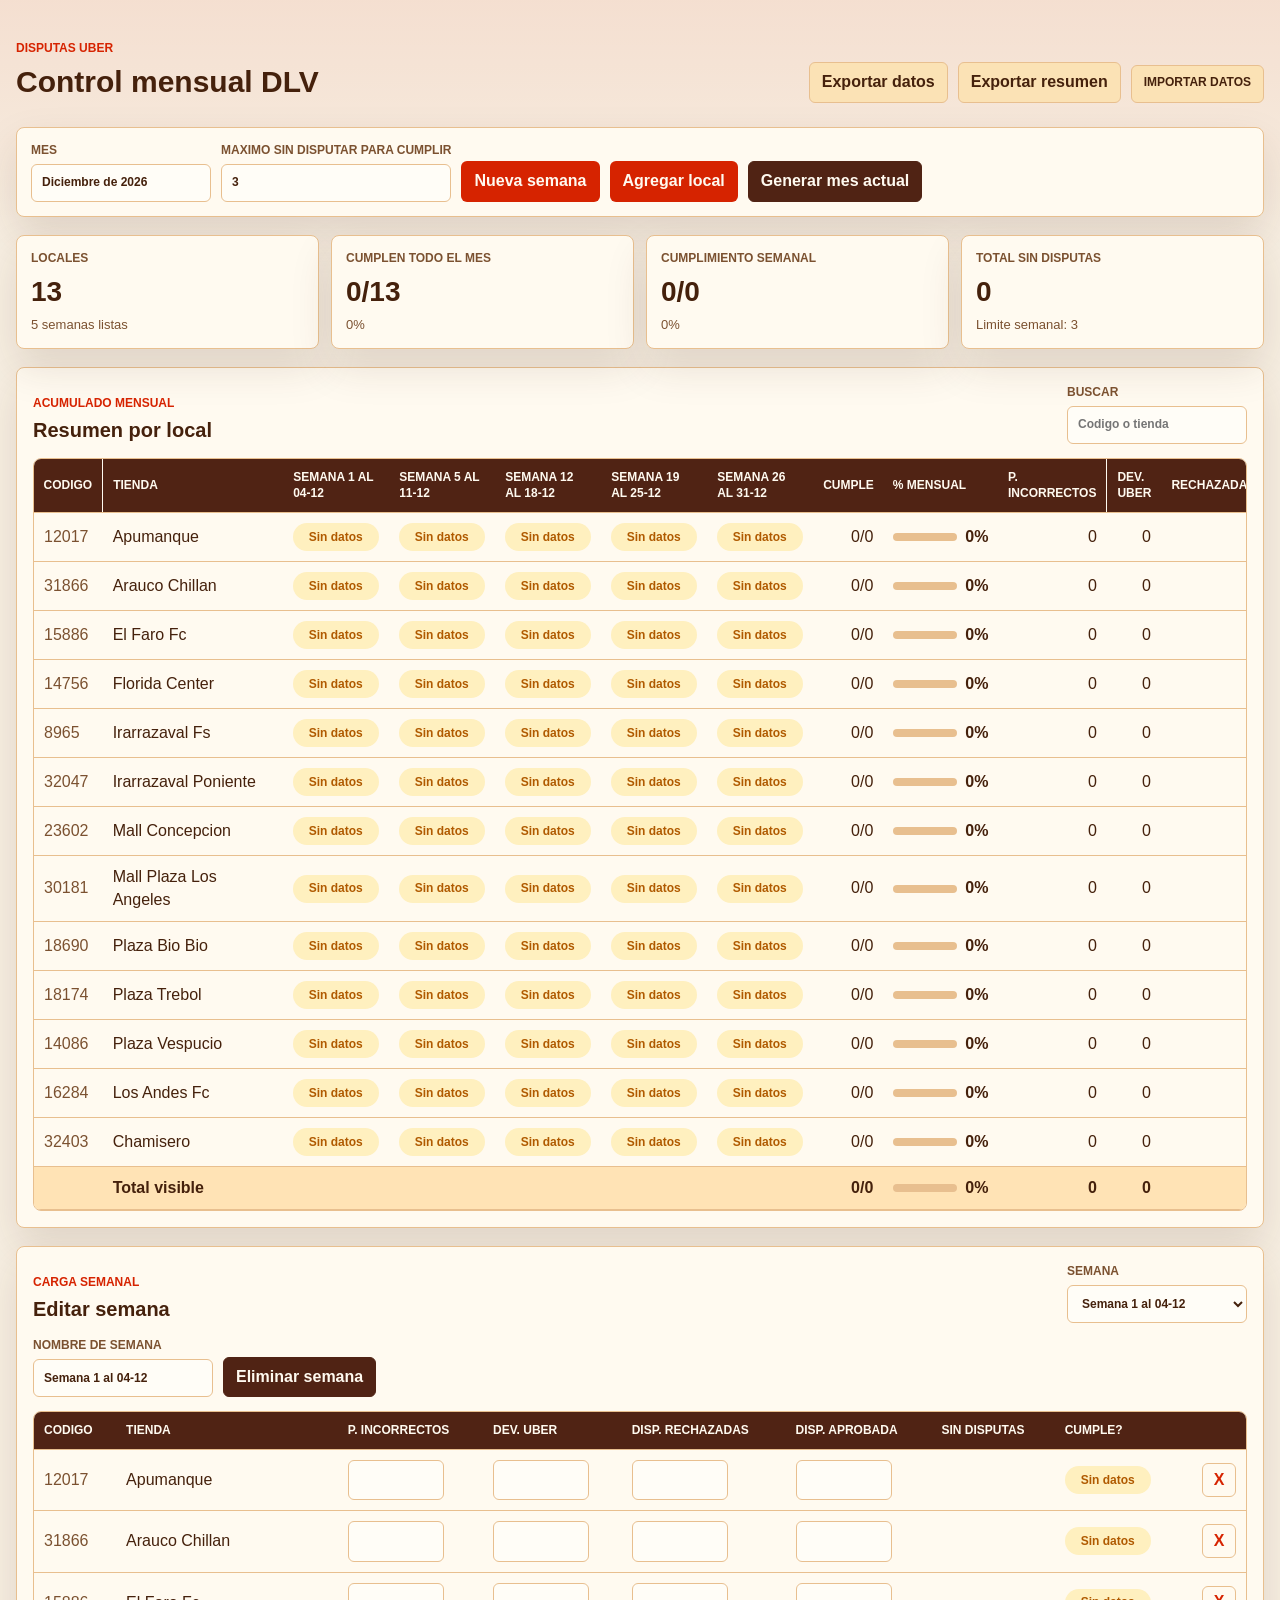
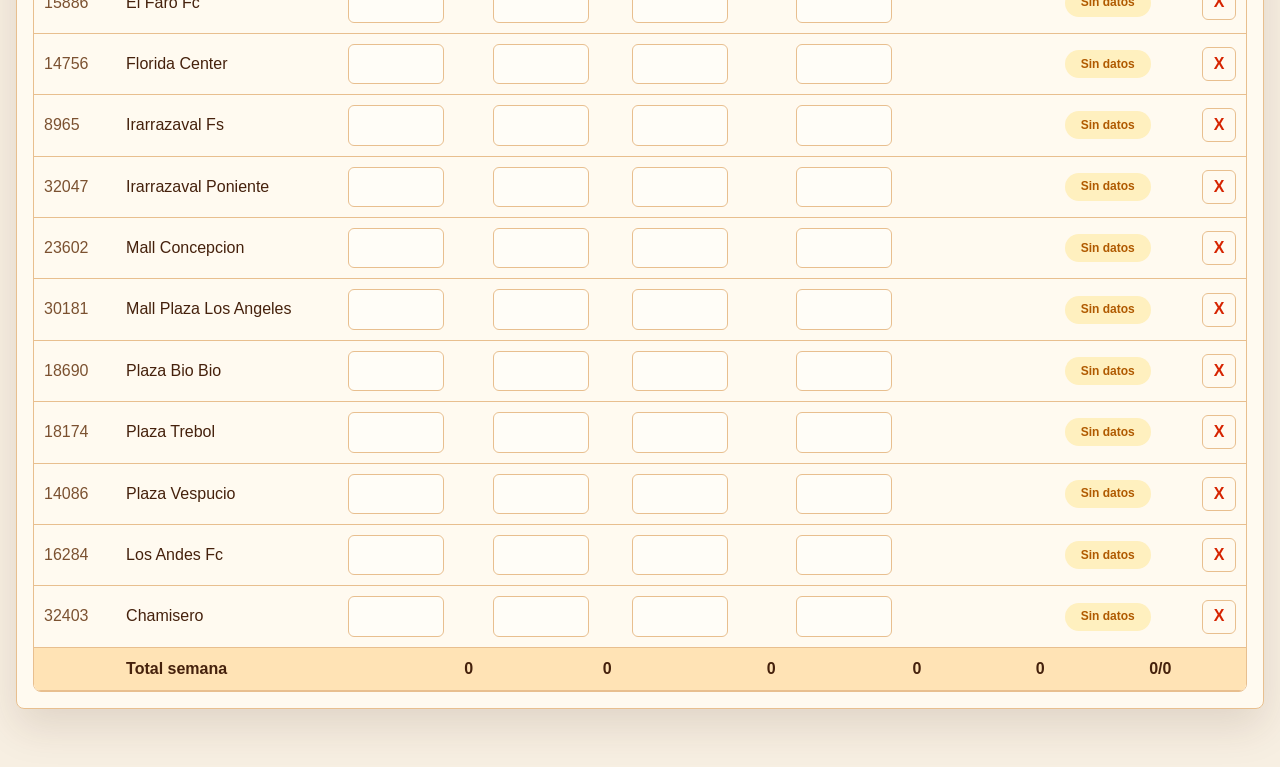
==== index.html @ d52f1775 "crear app control mensual dlv" ====
<!doctype html>
<html lang="es">
<head>
  <meta charset="utf-8">
  <meta name="viewport" content="width=device-width, initial-scale=1">
  <title>Control Mensual DLV</title>
  <link rel="icon" href="data:,">
  <link rel="stylesheet" href="./styles.css">
</head>
<body>
  <main class="app-shell">
    <header class="topbar">
      <div>
        <p class="eyebrow">Disputas Uber</p>
        <h1>Control mensual DLV</h1>
      </div>
      <div class="actions">
        <button class="button button-secondary" id="export-json" type="button">Exportar datos</button>
        <button class="button button-secondary" id="export-csv" type="button">Exportar resumen</button>
        <label class="button button-secondary file-button">
          Importar datos
          <input id="import-json" type="file" accept="application/json">
        </label>
      </div>
    </header>

    <section class="toolbar" aria-label="Configuracion del periodo">
      <label>
        Mes
        <input id="month-name" type="text" autocomplete="off">
      </label>
      <label>
        Maximo sin disputar para cumplir
        <input id="threshold" type="number" min="0" step="1">
      </label>
      <button class="button button-primary" id="add-week" type="button">Nueva semana</button>
      <button class="button button-primary" id="add-store" type="button">Agregar local</button>
      <button class="button button-danger" id="reset-data" type="button">Generar mes actual</button>
    </section>

    <section class="stats-grid" id="stats" aria-label="Resumen del mes"></section>

    <section class="section">
      <div class="section-heading">
        <div>
          <p class="eyebrow">Acumulado mensual</p>
          <h2>Resumen por local</h2>
        </div>
        <div class="table-tools">
          <label>
            Buscar
            <input id="search" type="search" autocomplete="off" placeholder="Codigo o tienda">
          </label>
        </div>
      </div>
      <div class="table-wrap">
        <table class="data-table" id="summary-table">
          <thead></thead>
          <tbody></tbody>
          <tfoot></tfoot>
        </table>
      </div>
    </section>

    <section class="section editor-section">
      <div class="section-heading">
        <div>
          <p class="eyebrow">Carga semanal</p>
          <h2>Editar semana</h2>
        </div>
        <label>
          Semana
          <select id="week-select"></select>
        </label>
      </div>

      <div class="week-edit-bar">
        <label>
          Nombre de semana
          <input id="week-name" type="text" autocomplete="off">
        </label>
        <button class="button button-danger" id="delete-week" type="button">Eliminar semana</button>
      </div>

      <div class="table-wrap">
        <table class="data-table input-table" id="week-table">
          <thead>
            <tr>
              <th>Codigo</th>
              <th>Tienda</th>
              <th>P. incorrectos</th>
              <th>Dev. Uber</th>
              <th>Disp. rechazadas</th>
              <th>Disp. aprobada</th>
              <th>Sin disputas</th>
              <th>Cumple?</th>
              <th></th>
            </tr>
          </thead>
          <tbody></tbody>
          <tfoot></tfoot>
        </table>
      </div>
    </section>
  </main>

  <dialog id="store-dialog">
    <form method="dialog" class="dialog-card">
      <h2>Agregar local</h2>
      <label>
        Codigo
        <input id="new-store-code" type="text" autocomplete="off" required>
      </label>
      <label>
        Nombre de tienda
        <input id="new-store-name" type="text" autocomplete="off" required>
      </label>
      <menu>
        <button class="button button-secondary" value="cancel" type="submit">Cancelar</button>
        <button class="button button-primary" id="save-store" value="default" type="button">Guardar</button>
      </menu>
      <p class="form-error" id="store-error" role="alert"></p>
    </form>
  </dialog>

  <dialog id="week-dialog">
    <form method="dialog" class="dialog-card">
      <h2>Nueva semana</h2>
      <label>
        Nombre
        <input id="new-week-name" type="text" autocomplete="off" placeholder="Semana 1 al 07-08" required>
      </label>
      <menu>
        <button class="button button-secondary" value="cancel" type="submit">Cancelar</button>
        <button class="button button-primary" id="save-week" value="default" type="button">Crear</button>
      </menu>
      <p class="form-error" id="week-error" role="alert"></p>
    </form>
  </dialog>

  <script src="./app.js"></script>
</body>
</html>
---- styles.css ----
:root {
  color-scheme: light;
  --bg: #f7efe2;
  --surface: #fffaf0;
  --surface-soft: #fbe2b5;
  --ink: #45210c;
  --muted: #7b5130;
  --line: #e8bf8f;
  --green: #197445;
  --green-soft: #e0f2d6;
  --red: #d62300;
  --red-deep: #8b1f0b;
  --red-soft: #ffd9ca;
  --blue: #502314;
  --blue-soft: #ffe3b5;
  --yellow: #b05a00;
  --yellow-soft: #fff0bf;
  --shadow: 0 18px 42px rgba(80, 35, 20, 0.13);
}

* {
  box-sizing: border-box;
}

body {
  margin: 0;
  background:
    linear-gradient(180deg, rgba(214, 35, 0, 0.08), transparent 250px),
    var(--bg);
  color: var(--ink);
  font-family: Arial, Helvetica, sans-serif;
  line-height: 1.4;
}

button,
input,
select {
  font: inherit;
}

.app-shell {
  width: min(1480px, calc(100% - 32px));
  margin: 0 auto;
  padding: 24px 0 40px;
}

.topbar,
.toolbar,
.section,
.stats-grid {
  margin-bottom: 18px;
}

.topbar {
  display: flex;
  align-items: flex-end;
  justify-content: space-between;
  gap: 16px;
  padding: 16px 0 6px;
}

.eyebrow {
  margin: 0 0 4px;
  color: var(--red);
  font-size: 12px;
  font-weight: 700;
  letter-spacing: 0;
  text-transform: uppercase;
}

h1,
h2 {
  margin: 0;
  font-weight: 700;
  letter-spacing: 0;
}

h1 {
  font-size: 30px;
}

h2 {
  font-size: 20px;
}

.actions,
.toolbar,
.section-heading,
.table-tools,
.week-edit-bar,
menu {
  display: flex;
  align-items: end;
  gap: 10px;
  flex-wrap: wrap;
}

.toolbar,
.section {
  background: var(--surface);
  border: 1px solid var(--line);
  border-radius: 8px;
  box-shadow: var(--shadow);
}

.toolbar {
  padding: 14px;
}

.section {
  padding: 16px;
}

.section-heading {
  justify-content: space-between;
  margin-bottom: 14px;
}

.week-edit-bar {
  margin-bottom: 14px;
}

label {
  display: grid;
  gap: 5px;
  color: var(--muted);
  font-size: 12px;
  font-weight: 700;
  text-transform: uppercase;
}

input,
select {
  min-height: 38px;
  border: 1px solid var(--line);
  border-radius: 6px;
  background: #fffdf7;
  color: var(--ink);
  padding: 8px 10px;
  min-width: 180px;
}

input:focus,
select:focus,
button:focus-visible {
  outline: 3px solid rgba(40, 95, 143, 0.25);
  outline-offset: 2px;
}

.button {
  min-height: 38px;
  border: 1px solid transparent;
  border-radius: 6px;
  padding: 8px 12px;
  cursor: pointer;
  font-weight: 700;
  white-space: nowrap;
}

.button-primary {
  background: var(--red);
  color: #fffaf0;
}

.button-secondary {
  background: var(--surface-soft);
  border-color: var(--line);
  color: var(--ink);
}

.button-danger {
  background: var(--blue);
  border-color: var(--blue);
  color: #fffaf0;
}

.button:hover {
  filter: brightness(0.98);
}

.file-button input {
  display: none;
}

.stats-grid {
  display: grid;
  grid-template-columns: repeat(4, minmax(160px, 1fr));
  gap: 12px;
}

.stat-card {
  background: var(--surface);
  border: 1px solid var(--line);
  border-radius: 8px;
  padding: 14px;
  box-shadow: var(--shadow);
}

.stat-label {
  color: var(--muted);
  font-size: 12px;
  font-weight: 700;
  text-transform: uppercase;
}

.stat-value {
  margin-top: 6px;
  font-size: 28px;
  font-weight: 800;
}

.stat-note {
  margin-top: 4px;
  color: var(--muted);
  font-size: 13px;
}

.table-wrap {
  overflow-x: auto;
  border: 1px solid var(--line);
  border-radius: 8px;
}

.data-table {
  width: 100%;
  border-collapse: collapse;
  background: var(--surface);
  min-width: 980px;
}

th,
td {
  border-bottom: 1px solid var(--line);
  padding: 10px;
  text-align: left;
  vertical-align: middle;
}

th {
  position: sticky;
  top: 0;
  z-index: 1;
  background: var(--blue);
  color: #fffaf0;
  font-size: 12px;
  text-transform: uppercase;
}

tfoot td {
  background: #ffe3b5;
  font-weight: 800;
}

.num,
.input-table input {
  text-align: right;
  font-variant-numeric: tabular-nums;
}

.input-table input {
  width: 96px;
  min-width: 82px;
}

.store-code {
  color: var(--muted);
  font-variant-numeric: tabular-nums;
  white-space: nowrap;
}

.store-name {
  min-width: 180px;
}

.badge {
  display: inline-flex;
  align-items: center;
  justify-content: center;
  min-width: 86px;
  min-height: 28px;
  border-radius: 999px;
  padding: 4px 10px;
  font-size: 12px;
  font-weight: 800;
  white-space: nowrap;
}

.badge-ok {
  background: var(--green-soft);
  color: var(--green);
}

.badge-bad {
  background: var(--red-soft);
  color: var(--red);
}

.badge-empty {
  background: var(--yellow-soft);
  color: var(--yellow);
}

.progress {
  display: grid;
  grid-template-columns: minmax(64px, 1fr) auto;
  gap: 8px;
  align-items: center;
}

.bar {
  height: 8px;
  overflow: hidden;
  background: var(--line);
  border-radius: 999px;
}

.bar span {
  display: block;
  height: 100%;
  background: var(--red);
}

.row-actions {
  text-align: right;
}

.icon-action {
  min-width: 34px;
  min-height: 34px;
  border-radius: 6px;
  border: 1px solid var(--line);
  background: var(--surface);
  color: var(--red);
  cursor: pointer;
  font-weight: 800;
}

dialog {
  width: min(420px, calc(100% - 32px));
  border: 0;
  border-radius: 8px;
  padding: 0;
  box-shadow: 0 26px 80px rgba(29, 38, 36, 0.3);
}

dialog::backdrop {
  background: rgba(29, 38, 36, 0.42);
}

.dialog-card {
  display: grid;
  gap: 14px;
  padding: 20px;
}

menu {
  justify-content: end;
  margin: 0;
  padding: 0;
}

.form-error {
  min-height: 20px;
  margin: 0;
  color: var(--red);
  font-weight: 700;
}

.empty-state {
  padding: 24px;
  color: var(--muted);
  text-align: center;
}

@media (max-width: 900px) {
  .topbar {
    align-items: stretch;
    flex-direction: column;
  }

  .stats-grid {
    grid-template-columns: repeat(2, minmax(140px, 1fr));
  }

  .actions,
  .toolbar,
  .week-edit-bar {
    align-items: stretch;
  }

  .button,
  label,
  input,
  select {
    width: 100%;
  }
}

@media (max-width: 560px) {
  .app-shell {
    width: min(100% - 20px, 1480px);
    padding-top: 12px;
  }

  h1 {
    font-size: 24px;
  }

  .stats-grid {
    grid-template-columns: 1fr;
  }
}
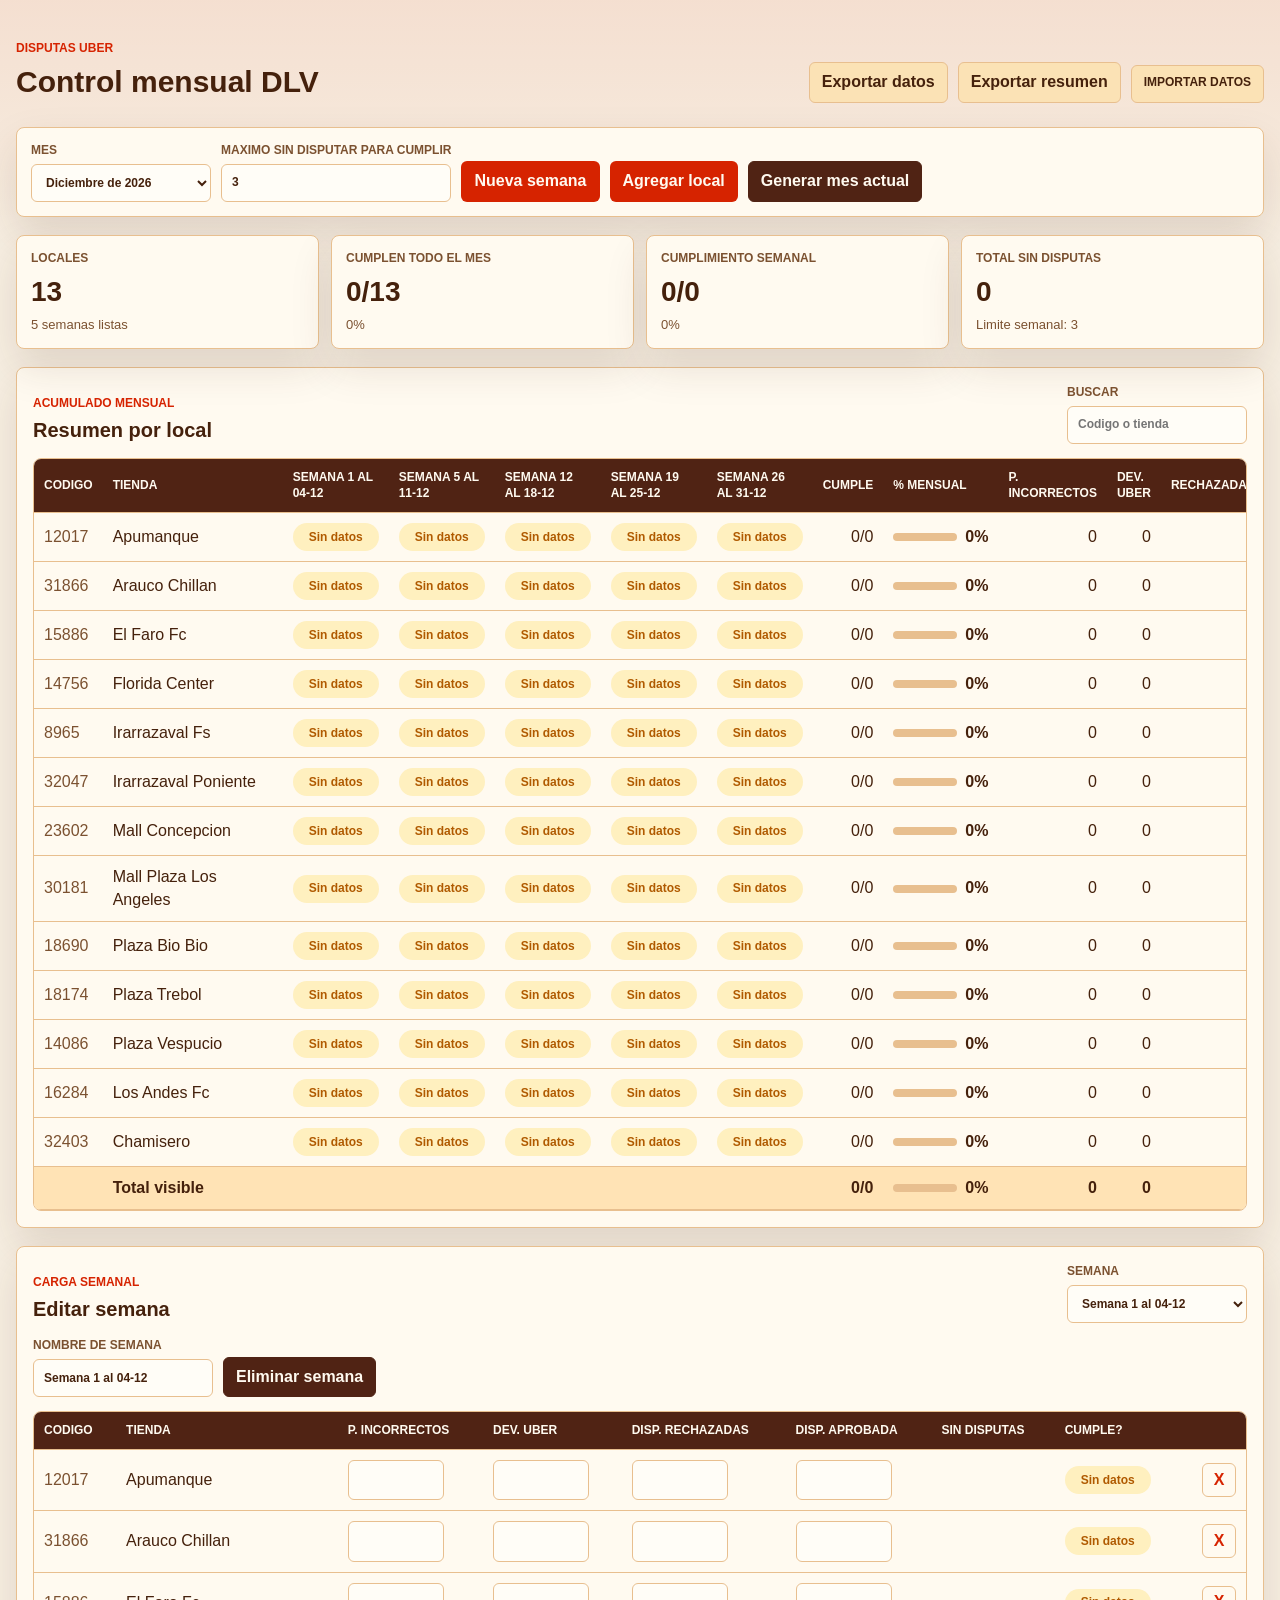
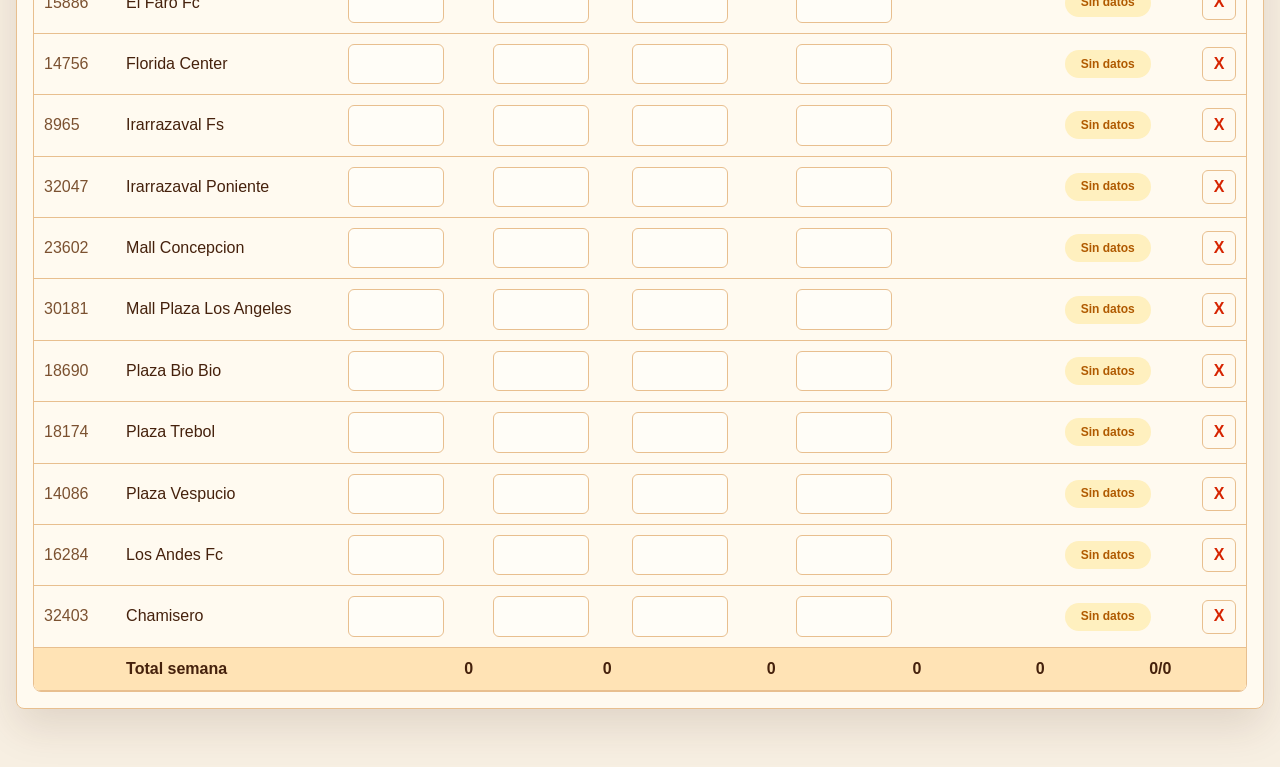
==== commit 0c8a7f7d: "mejorar locales mes y exportacion mensual" ====
--- a/index.html
+++ b/index.html
@@ -27,7 +27,7 @@
     <section class="toolbar" aria-label="Configuracion del periodo">
       <label>
         Mes
-        <input id="month-name" type="text" autocomplete="off">
+        <select id="month-select"></select>
       </label>
       <label>
         Maximo sin disputar para cumplir
@@ -105,7 +105,7 @@
   </main>
 
   <dialog id="store-dialog">
-    <form method="dialog" class="dialog-card">
+    <form id="store-form" class="dialog-card">
       <h2>Agregar local</h2>
       <label>
         Codigo
@@ -116,23 +116,23 @@
         <input id="new-store-name" type="text" autocomplete="off" required>
       </label>
       <menu>
-        <button class="button button-secondary" value="cancel" type="submit">Cancelar</button>
-        <button class="button button-primary" id="save-store" value="default" type="button">Guardar</button>
+        <button class="button button-secondary" data-close-dialog="store-dialog" type="button">Cancelar</button>
+        <button class="button button-primary" id="save-store" type="submit">Guardar</button>
       </menu>
       <p class="form-error" id="store-error" role="alert"></p>
     </form>
   </dialog>
 
   <dialog id="week-dialog">
-    <form method="dialog" class="dialog-card">
+    <form id="week-form" class="dialog-card">
       <h2>Nueva semana</h2>
       <label>
         Nombre
         <input id="new-week-name" type="text" autocomplete="off" placeholder="Semana 1 al 07-08" required>
       </label>
       <menu>
-        <button class="button button-secondary" value="cancel" type="submit">Cancelar</button>
-        <button class="button button-primary" id="save-week" value="default" type="button">Crear</button>
+        <button class="button button-secondary" data-close-dialog="week-dialog" type="button">Cancelar</button>
+        <button class="button button-primary" id="save-week" type="submit">Crear</button>
       </menu>
       <p class="form-error" id="week-error" role="alert"></p>
     </form>
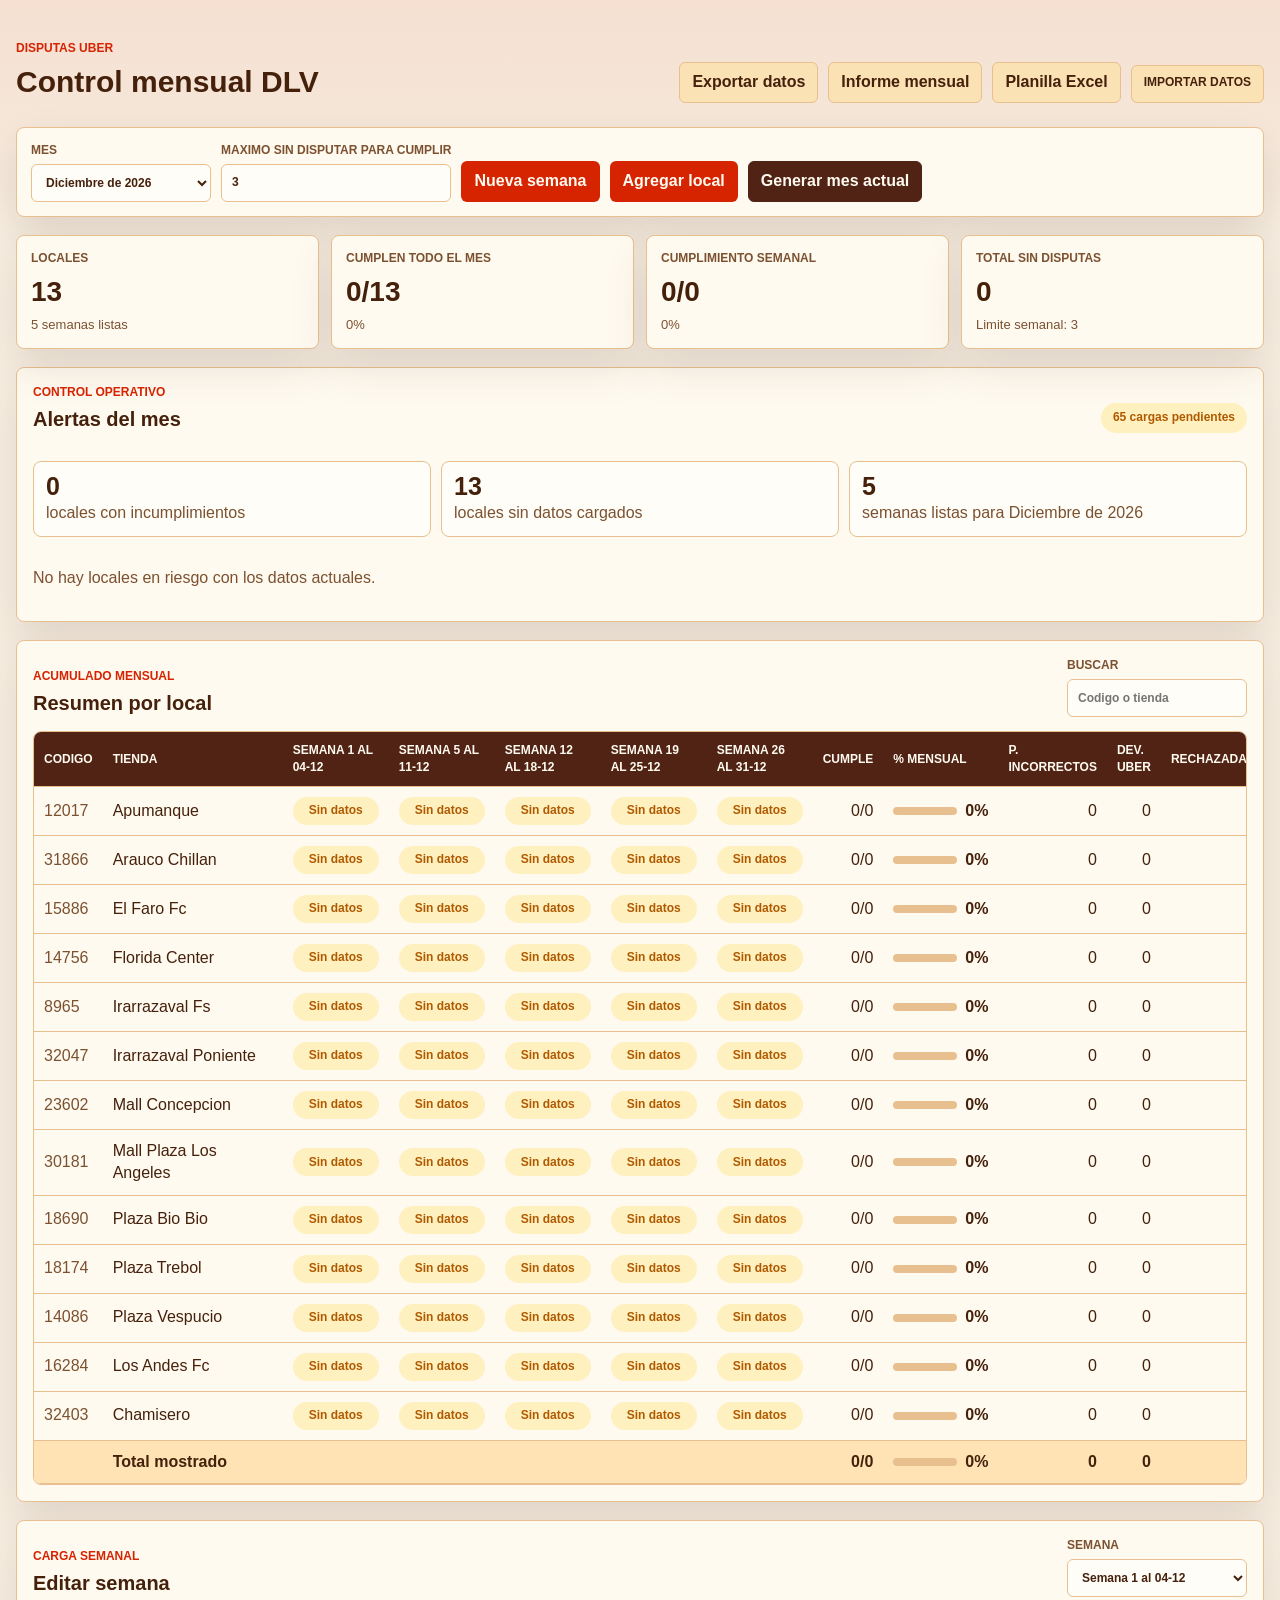
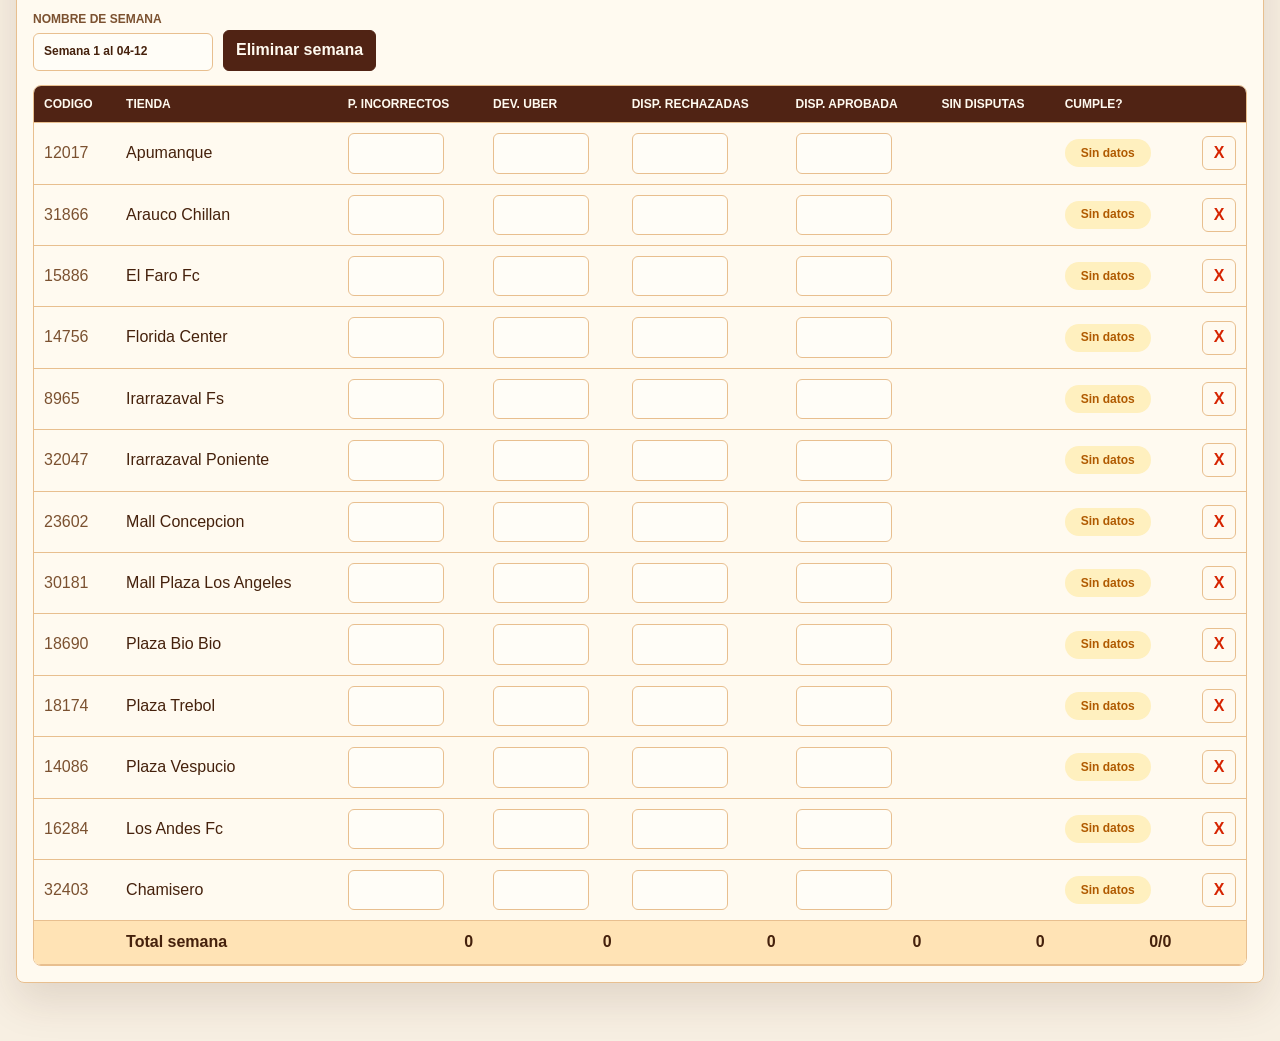
==== commit 494de7db: "mejorar app y agregar planilla complementaria" ====
--- a/index.html
+++ b/index.html
@@ -16,7 +16,8 @@
       </div>
       <div class="actions">
         <button class="button button-secondary" id="export-json" type="button">Exportar datos</button>
-        <button class="button button-secondary" id="export-csv" type="button">Exportar resumen</button>
+        <button class="button button-secondary" id="export-csv" type="button">Informe mensual</button>
+        <button class="button button-secondary" id="export-xls" type="button">Planilla Excel</button>
         <label class="button button-secondary file-button">
           Importar datos
           <input id="import-json" type="file" accept="application/json">
@@ -39,6 +40,8 @@
     </section>
 
     <section class="stats-grid" id="stats" aria-label="Resumen del mes"></section>
+
+    <section class="section insights-section" id="insights" aria-label="Alertas y pendientes"></section>
 
     <section class="section">
       <div class="section-heading">
@@ -138,6 +141,11 @@
     </form>
   </dialog>
 
+  <div class="toast" id="undo-toast" hidden>
+    <span id="undo-text"></span>
+    <button class="button button-secondary" id="undo-action" type="button">Deshacer</button>
+  </div>
+
   <script src="./app.js"></script>
 </body>
 </html>
--- a/styles.css
+++ b/styles.css
@@ -188,6 +188,69 @@
   gap: 12px;
 }
 
+.insights-section {
+  display: grid;
+  gap: 14px;
+}
+
+.summary-chip {
+  display: inline-flex;
+  min-height: 30px;
+  align-items: center;
+  border-radius: 999px;
+  background: var(--yellow-soft);
+  color: var(--yellow);
+  padding: 5px 12px;
+  font-size: 12px;
+  font-weight: 800;
+}
+
+.insight-grid {
+  display: grid;
+  grid-template-columns: repeat(3, minmax(160px, 1fr));
+  gap: 10px;
+}
+
+.insight-grid article {
+  display: grid;
+  gap: 3px;
+  min-height: 74px;
+  border: 1px solid var(--line);
+  border-radius: 8px;
+  background: #fffdf7;
+  padding: 12px;
+}
+
+.insight-grid strong {
+  font-size: 25px;
+  line-height: 1;
+}
+
+.insight-grid span,
+.empty-note {
+  color: var(--muted);
+}
+
+.risk-list {
+  display: flex;
+  flex-wrap: wrap;
+  gap: 8px;
+}
+
+.risk-item {
+  display: inline-flex;
+  align-items: center;
+  gap: 8px;
+  min-height: 36px;
+  border: 1px solid var(--line);
+  border-radius: 999px;
+  background: var(--red-soft);
+  color: var(--red-deep);
+  padding: 7px 12px;
+  cursor: pointer;
+  font-weight: 700;
+}
+
 .stat-card {
   background: var(--surface);
   border: 1px solid var(--line);
@@ -372,6 +435,27 @@
   text-align: center;
 }
 
+.toast {
+  position: fixed;
+  right: 18px;
+  bottom: 18px;
+  z-index: 10;
+  display: flex;
+  align-items: center;
+  gap: 12px;
+  max-width: min(460px, calc(100% - 36px));
+  border: 1px solid var(--line);
+  border-radius: 8px;
+  background: var(--surface);
+  box-shadow: 0 20px 55px rgba(80, 35, 20, 0.22);
+  padding: 12px;
+  font-weight: 700;
+}
+
+.toast[hidden] {
+  display: none;
+}
+
 @media (max-width: 900px) {
   .topbar {
     align-items: stretch;
@@ -380,6 +464,10 @@
 
   .stats-grid {
     grid-template-columns: repeat(2, minmax(140px, 1fr));
+  }
+
+  .insight-grid {
+    grid-template-columns: 1fr;
   }
 
   .actions,
@@ -409,4 +497,12 @@
   .stats-grid {
     grid-template-columns: 1fr;
   }
-}
+
+  .toast {
+    left: 10px;
+    right: 10px;
+    bottom: 10px;
+    flex-direction: column;
+    align-items: stretch;
+  }
+}
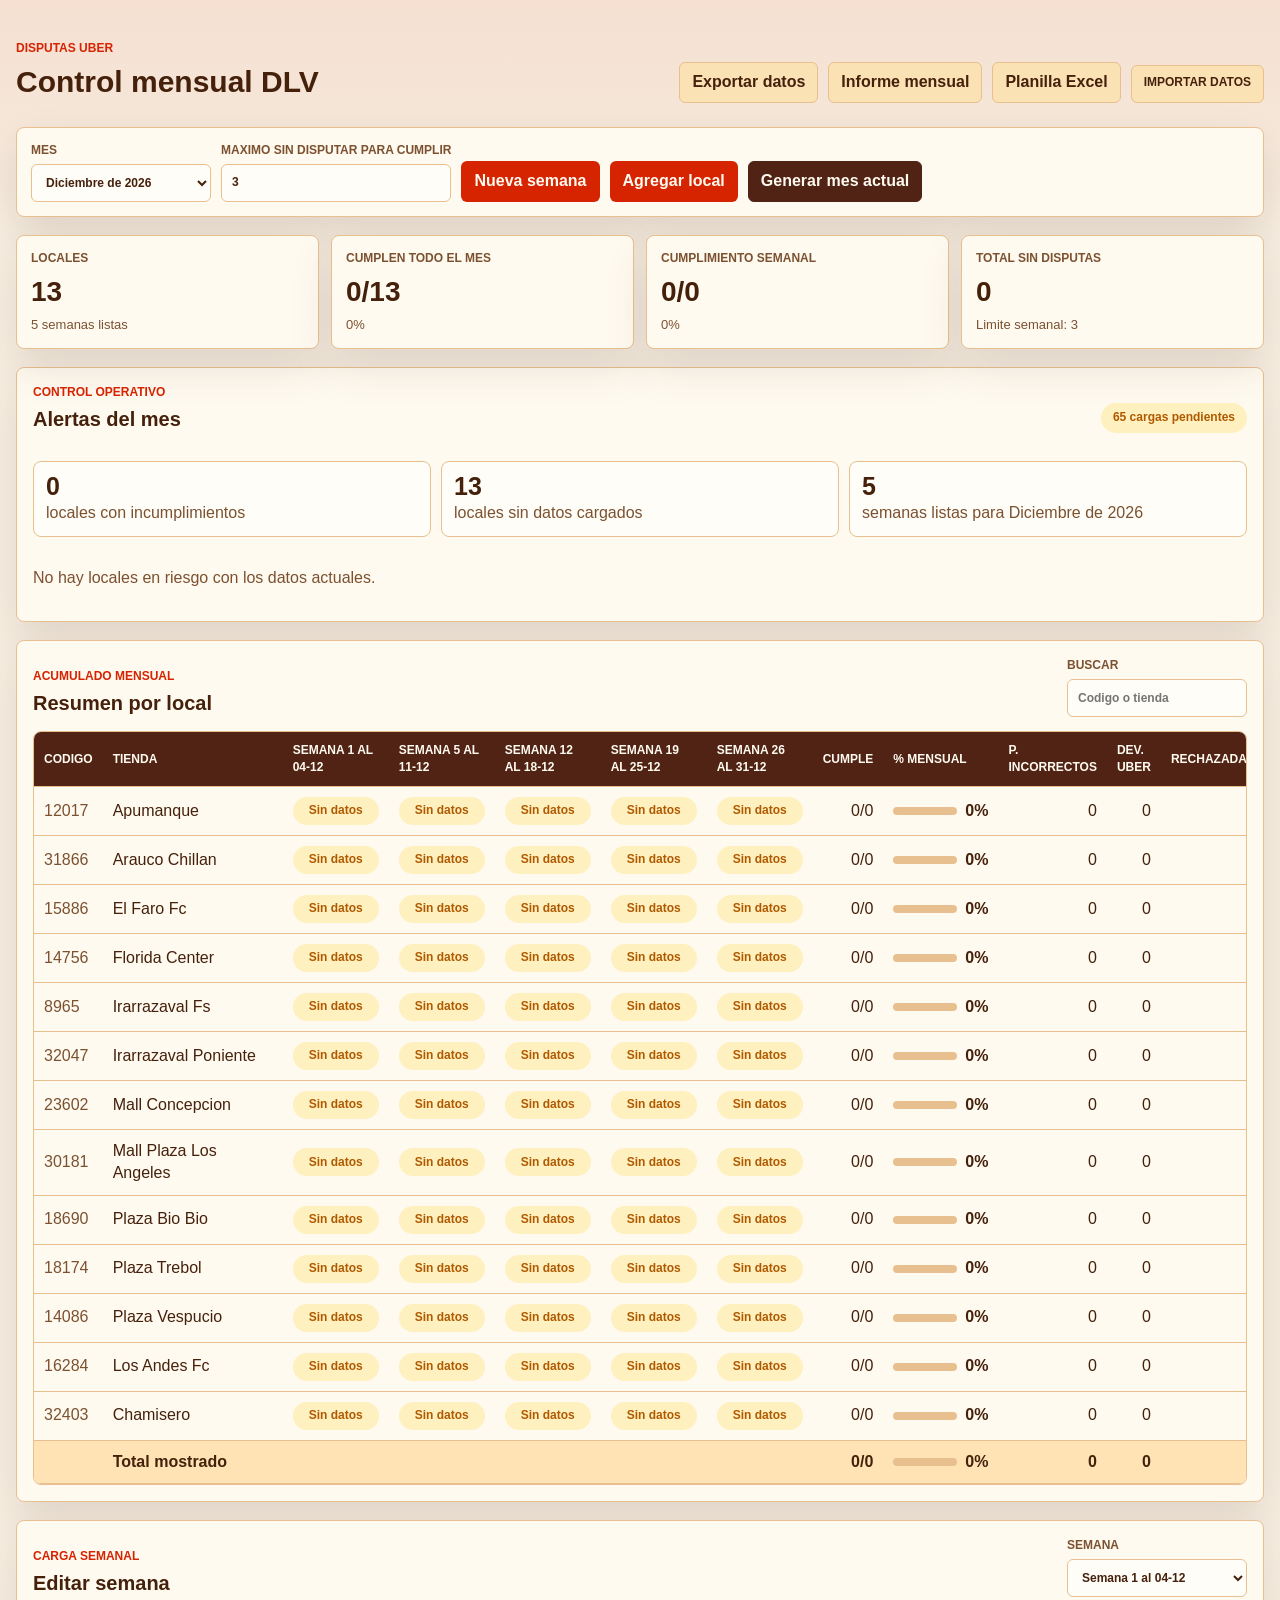
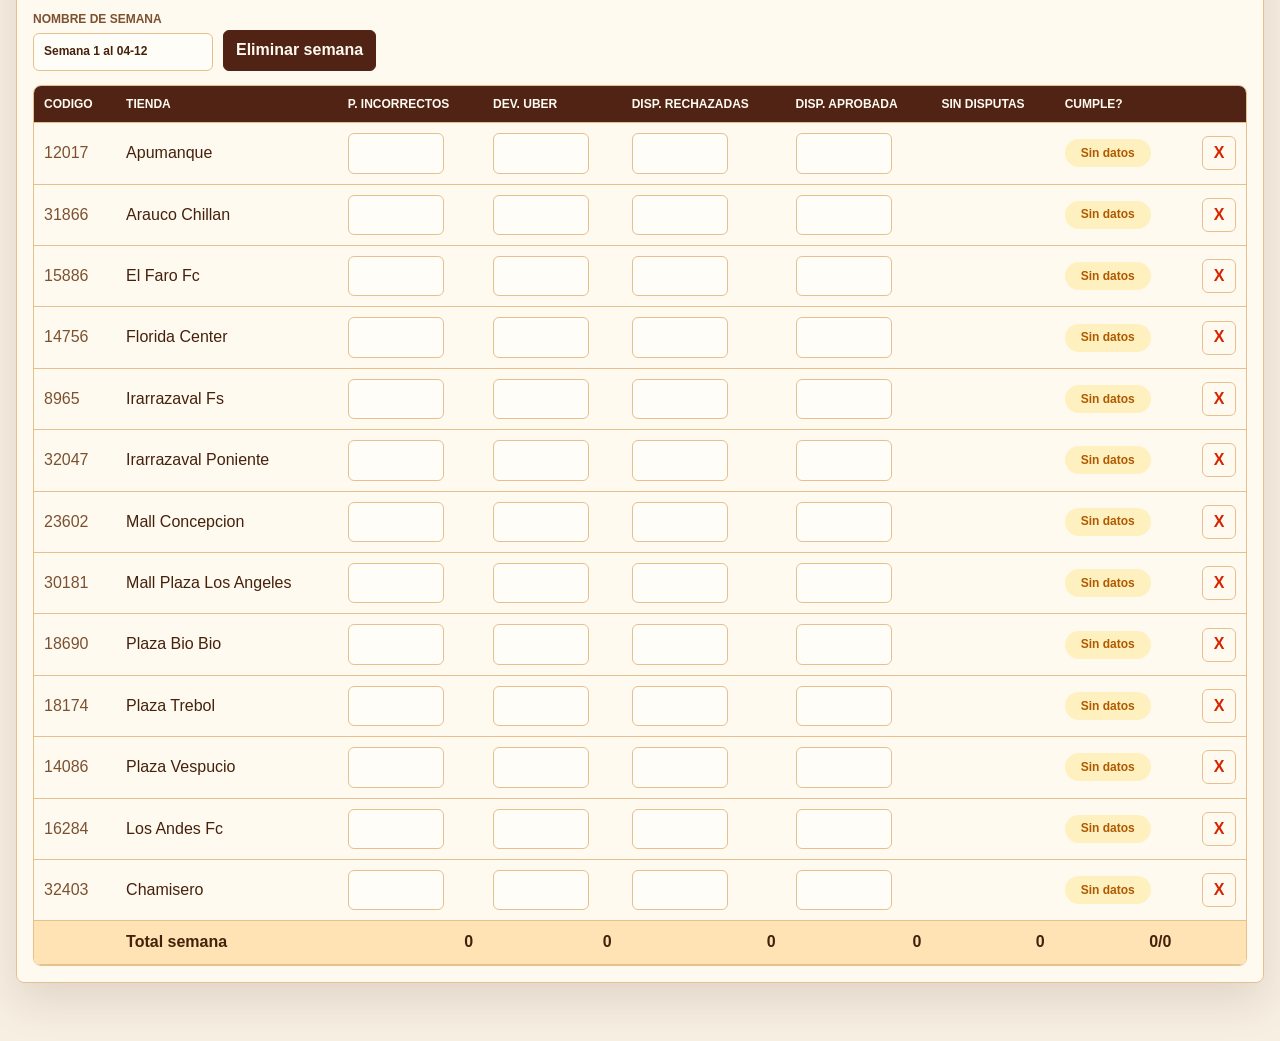
==== commit 00a6f56d: "organizar entrega y completar instalacion local" ====
--- a/index.html
+++ b/index.html
@@ -3,9 +3,12 @@
 <head>
   <meta charset="utf-8">
   <meta name="viewport" content="width=device-width, initial-scale=1">
-  <title>Control Mensual DLV</title>
-  <link rel="icon" href="data:,">
-  <link rel="stylesheet" href="./styles.css">
+  <title>Control mensual DLV</title>
+  <link rel="icon" type="image/x-icon" href="./assets/icons/app-icon.ico">
+  <link rel="icon" type="image/webp" href="./assets/icons/app-icon.webp">
+  <link rel="apple-touch-icon" href="./assets/icons/app-icon.webp">
+  <link rel="manifest" href="./manifest.webmanifest">
+  <link rel="stylesheet" href="./src/styles.css">
 </head>
 <body>
   <main class="app-shell">
@@ -146,6 +149,11 @@
     <button class="button button-secondary" id="undo-action" type="button">Deshacer</button>
   </div>
 
-  <script src="./app.js"></script>
+  <script>
+    if ("serviceWorker" in navigator && window.location.protocol !== "file:") {
+      navigator.serviceWorker.register("./service-worker.js");
+    }
+  </script>
+  <script src="./src/app.js"></script>
 </body>
 </html>
--- a/src/styles.css
+++ b/src/styles.css
@@ -0,0 +1,508 @@
+:root {
+  color-scheme: light;
+  --bg: #f7efe2;
+  --surface: #fffaf0;
+  --surface-soft: #fbe2b5;
+  --ink: #45210c;
+  --muted: #7b5130;
+  --line: #e8bf8f;
+  --green: #197445;
+  --green-soft: #e0f2d6;
+  --red: #d62300;
+  --red-deep: #8b1f0b;
+  --red-soft: #ffd9ca;
+  --blue: #502314;
+  --blue-soft: #ffe3b5;
+  --yellow: #b05a00;
+  --yellow-soft: #fff0bf;
+  --shadow: 0 18px 42px rgba(80, 35, 20, 0.13);
+}
+
+* {
+  box-sizing: border-box;
+}
+
+body {
+  margin: 0;
+  background:
+    linear-gradient(180deg, rgba(214, 35, 0, 0.08), transparent 250px),
+    var(--bg);
+  color: var(--ink);
+  font-family: Arial, Helvetica, sans-serif;
+  line-height: 1.4;
+}
+
+button,
+input,
+select {
+  font: inherit;
+}
+
+.app-shell {
+  width: min(1480px, calc(100% - 32px));
+  margin: 0 auto;
+  padding: 24px 0 40px;
+}
+
+.topbar,
+.toolbar,
+.section,
+.stats-grid {
+  margin-bottom: 18px;
+}
+
+.topbar {
+  display: flex;
+  align-items: flex-end;
+  justify-content: space-between;
+  gap: 16px;
+  padding: 16px 0 6px;
+}
+
+.eyebrow {
+  margin: 0 0 4px;
+  color: var(--red);
+  font-size: 12px;
+  font-weight: 700;
+  letter-spacing: 0;
+  text-transform: uppercase;
+}
+
+h1,
+h2 {
+  margin: 0;
+  font-weight: 700;
+  letter-spacing: 0;
+}
+
+h1 {
+  font-size: 30px;
+}
+
+h2 {
+  font-size: 20px;
+}
+
+.actions,
+.toolbar,
+.section-heading,
+.table-tools,
+.week-edit-bar,
+menu {
+  display: flex;
+  align-items: end;
+  gap: 10px;
+  flex-wrap: wrap;
+}
+
+.toolbar,
+.section {
+  background: var(--surface);
+  border: 1px solid var(--line);
+  border-radius: 8px;
+  box-shadow: var(--shadow);
+}
+
+.toolbar {
+  padding: 14px;
+}
+
+.section {
+  padding: 16px;
+}
+
+.section-heading {
+  justify-content: space-between;
+  margin-bottom: 14px;
+}
+
+.week-edit-bar {
+  margin-bottom: 14px;
+}
+
+label {
+  display: grid;
+  gap: 5px;
+  color: var(--muted);
+  font-size: 12px;
+  font-weight: 700;
+  text-transform: uppercase;
+}
+
+input,
+select {
+  min-height: 38px;
+  border: 1px solid var(--line);
+  border-radius: 6px;
+  background: #fffdf7;
+  color: var(--ink);
+  padding: 8px 10px;
+  min-width: 180px;
+}
+
+input:focus,
+select:focus,
+button:focus-visible {
+  outline: 3px solid rgba(40, 95, 143, 0.25);
+  outline-offset: 2px;
+}
+
+.button {
+  min-height: 38px;
+  border: 1px solid transparent;
+  border-radius: 6px;
+  padding: 8px 12px;
+  cursor: pointer;
+  font-weight: 700;
+  white-space: nowrap;
+}
+
+.button-primary {
+  background: var(--red);
+  color: #fffaf0;
+}
+
+.button-secondary {
+  background: var(--surface-soft);
+  border-color: var(--line);
+  color: var(--ink);
+}
+
+.button-danger {
+  background: var(--blue);
+  border-color: var(--blue);
+  color: #fffaf0;
+}
+
+.button:hover {
+  filter: brightness(0.98);
+}
+
+.file-button input {
+  display: none;
+}
+
+.stats-grid {
+  display: grid;
+  grid-template-columns: repeat(4, minmax(160px, 1fr));
+  gap: 12px;
+}
+
+.insights-section {
+  display: grid;
+  gap: 14px;
+}
+
+.summary-chip {
+  display: inline-flex;
+  min-height: 30px;
+  align-items: center;
+  border-radius: 999px;
+  background: var(--yellow-soft);
+  color: var(--yellow);
+  padding: 5px 12px;
+  font-size: 12px;
+  font-weight: 800;
+}
+
+.insight-grid {
+  display: grid;
+  grid-template-columns: repeat(3, minmax(160px, 1fr));
+  gap: 10px;
+}
+
+.insight-grid article {
+  display: grid;
+  gap: 3px;
+  min-height: 74px;
+  border: 1px solid var(--line);
+  border-radius: 8px;
+  background: #fffdf7;
+  padding: 12px;
+}
+
+.insight-grid strong {
+  font-size: 25px;
+  line-height: 1;
+}
+
+.insight-grid span,
+.empty-note {
+  color: var(--muted);
+}
+
+.risk-list {
+  display: flex;
+  flex-wrap: wrap;
+  gap: 8px;
+}
+
+.risk-item {
+  display: inline-flex;
+  align-items: center;
+  gap: 8px;
+  min-height: 36px;
+  border: 1px solid var(--line);
+  border-radius: 999px;
+  background: var(--red-soft);
+  color: var(--red-deep);
+  padding: 7px 12px;
+  cursor: pointer;
+  font-weight: 700;
+}
+
+.stat-card {
+  background: var(--surface);
+  border: 1px solid var(--line);
+  border-radius: 8px;
+  padding: 14px;
+  box-shadow: var(--shadow);
+}
+
+.stat-label {
+  color: var(--muted);
+  font-size: 12px;
+  font-weight: 700;
+  text-transform: uppercase;
+}
+
+.stat-value {
+  margin-top: 6px;
+  font-size: 28px;
+  font-weight: 800;
+}
+
+.stat-note {
+  margin-top: 4px;
+  color: var(--muted);
+  font-size: 13px;
+}
+
+.table-wrap {
+  overflow-x: auto;
+  border: 1px solid var(--line);
+  border-radius: 8px;
+}
+
+.data-table {
+  width: 100%;
+  border-collapse: collapse;
+  background: var(--surface);
+  min-width: 980px;
+}
+
+th,
+td {
+  border-bottom: 1px solid var(--line);
+  padding: 10px;
+  text-align: left;
+  vertical-align: middle;
+}
+
+th {
+  position: sticky;
+  top: 0;
+  z-index: 1;
+  background: var(--blue);
+  color: #fffaf0;
+  font-size: 12px;
+  text-transform: uppercase;
+}
+
+tfoot td {
+  background: #ffe3b5;
+  font-weight: 800;
+}
+
+.num,
+.input-table input {
+  text-align: right;
+  font-variant-numeric: tabular-nums;
+}
+
+.input-table input {
+  width: 96px;
+  min-width: 82px;
+}
+
+.store-code {
+  color: var(--muted);
+  font-variant-numeric: tabular-nums;
+  white-space: nowrap;
+}
+
+.store-name {
+  min-width: 180px;
+}
+
+.badge {
+  display: inline-flex;
+  align-items: center;
+  justify-content: center;
+  min-width: 86px;
+  min-height: 28px;
+  border-radius: 999px;
+  padding: 4px 10px;
+  font-size: 12px;
+  font-weight: 800;
+  white-space: nowrap;
+}
+
+.badge-ok {
+  background: var(--green-soft);
+  color: var(--green);
+}
+
+.badge-bad {
+  background: var(--red-soft);
+  color: var(--red);
+}
+
+.badge-empty {
+  background: var(--yellow-soft);
+  color: var(--yellow);
+}
+
+.progress {
+  display: grid;
+  grid-template-columns: minmax(64px, 1fr) auto;
+  gap: 8px;
+  align-items: center;
+}
+
+.bar {
+  height: 8px;
+  overflow: hidden;
+  background: var(--line);
+  border-radius: 999px;
+}
+
+.bar span {
+  display: block;
+  height: 100%;
+  background: var(--red);
+}
+
+.row-actions {
+  text-align: right;
+}
+
+.icon-action {
+  min-width: 34px;
+  min-height: 34px;
+  border-radius: 6px;
+  border: 1px solid var(--line);
+  background: var(--surface);
+  color: var(--red);
+  cursor: pointer;
+  font-weight: 800;
+}
+
+dialog {
+  width: min(420px, calc(100% - 32px));
+  border: 0;
+  border-radius: 8px;
+  padding: 0;
+  box-shadow: 0 26px 80px rgba(29, 38, 36, 0.3);
+}
+
+dialog::backdrop {
+  background: rgba(29, 38, 36, 0.42);
+}
+
+.dialog-card {
+  display: grid;
+  gap: 14px;
+  padding: 20px;
+}
+
+menu {
+  justify-content: end;
+  margin: 0;
+  padding: 0;
+}
+
+.form-error {
+  min-height: 20px;
+  margin: 0;
+  color: var(--red);
+  font-weight: 700;
+}
+
+.empty-state {
+  padding: 24px;
+  color: var(--muted);
+  text-align: center;
+}
+
+.toast {
+  position: fixed;
+  right: 18px;
+  bottom: 18px;
+  z-index: 10;
+  display: flex;
+  align-items: center;
+  gap: 12px;
+  max-width: min(460px, calc(100% - 36px));
+  border: 1px solid var(--line);
+  border-radius: 8px;
+  background: var(--surface);
+  box-shadow: 0 20px 55px rgba(80, 35, 20, 0.22);
+  padding: 12px;
+  font-weight: 700;
+}
+
+.toast[hidden] {
+  display: none;
+}
+
+@media (max-width: 900px) {
+  .topbar {
+    align-items: stretch;
+    flex-direction: column;
+  }
+
+  .stats-grid {
+    grid-template-columns: repeat(2, minmax(140px, 1fr));
+  }
+
+  .insight-grid {
+    grid-template-columns: 1fr;
+  }
+
+  .actions,
+  .toolbar,
+  .week-edit-bar {
+    align-items: stretch;
+  }
+
+  .button,
+  label,
+  input,
+  select {
+    width: 100%;
+  }
+}
+
+@media (max-width: 560px) {
+  .app-shell {
+    width: min(100% - 20px, 1480px);
+    padding-top: 12px;
+  }
+
+  h1 {
+    font-size: 24px;
+  }
+
+  .stats-grid {
+    grid-template-columns: 1fr;
+  }
+
+  .toast {
+    left: 10px;
+    right: 10px;
+    bottom: 10px;
+    flex-direction: column;
+    align-items: stretch;
+  }
+}
